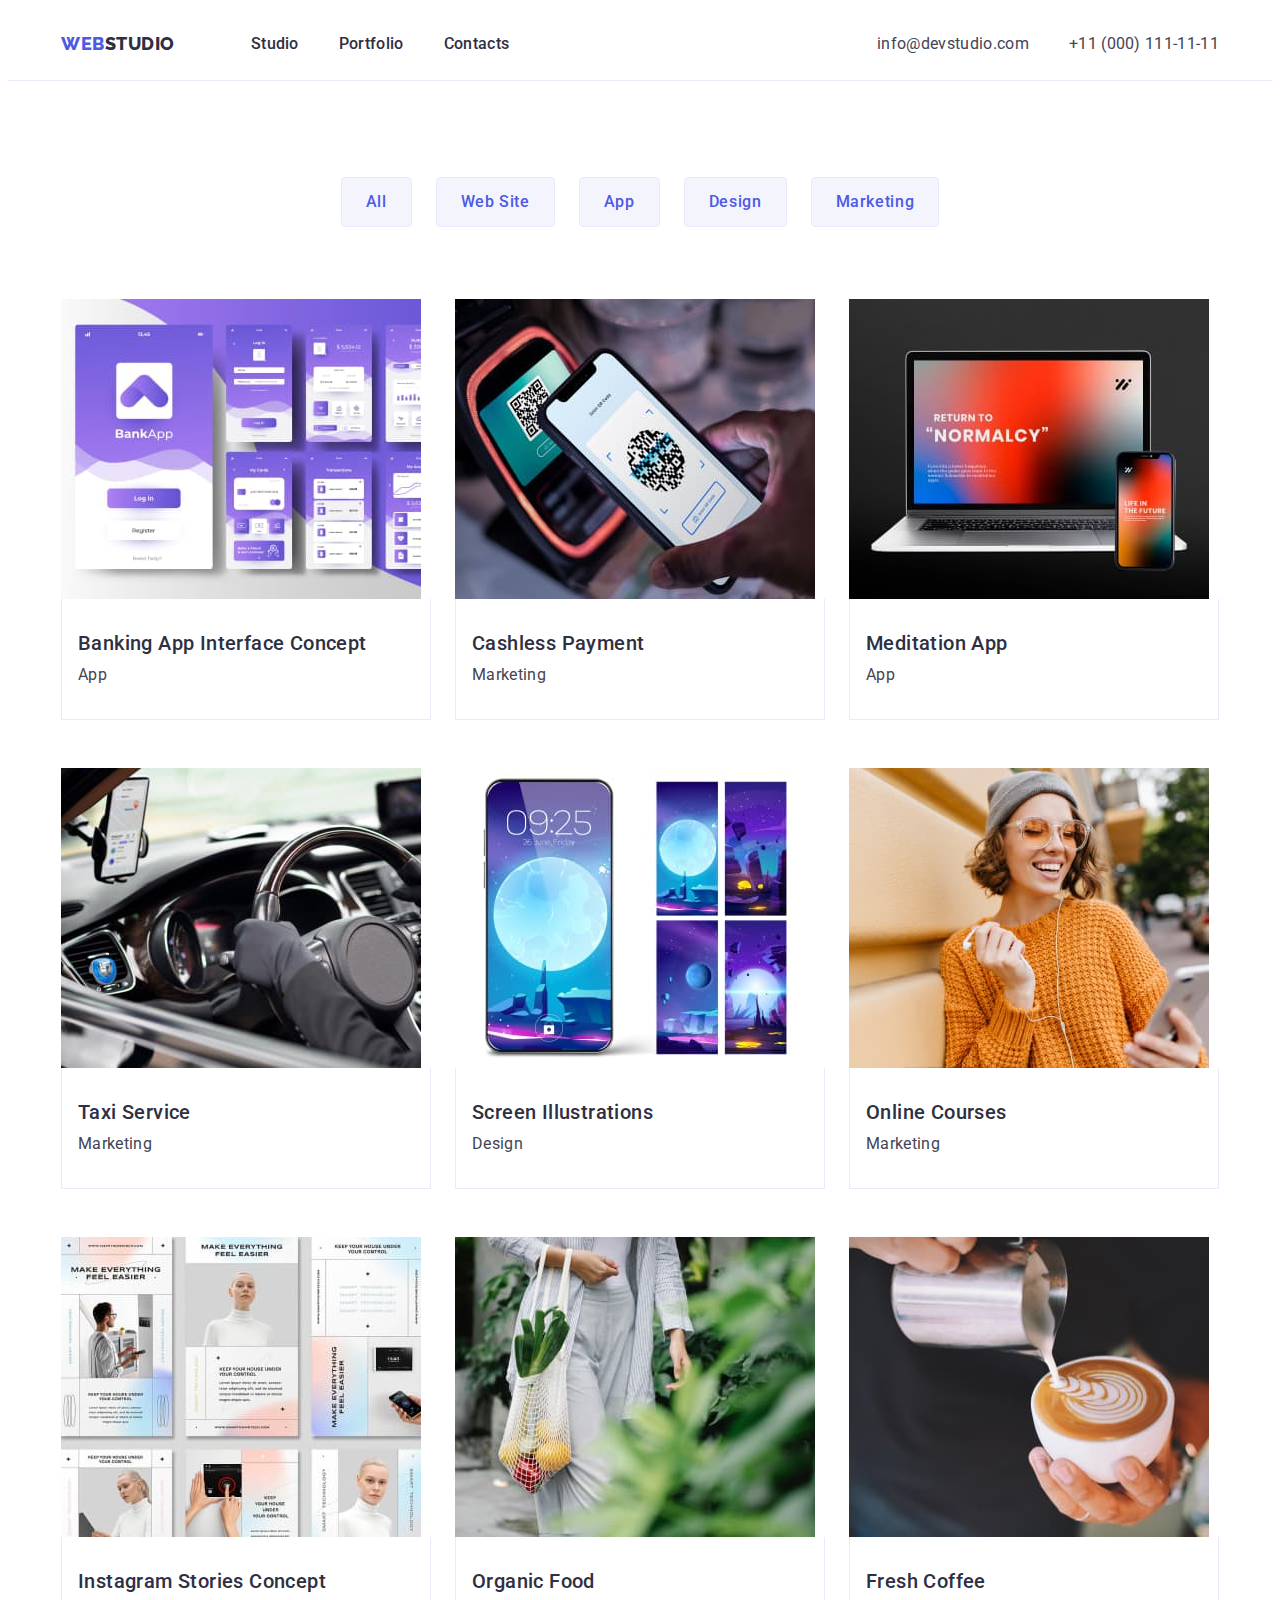
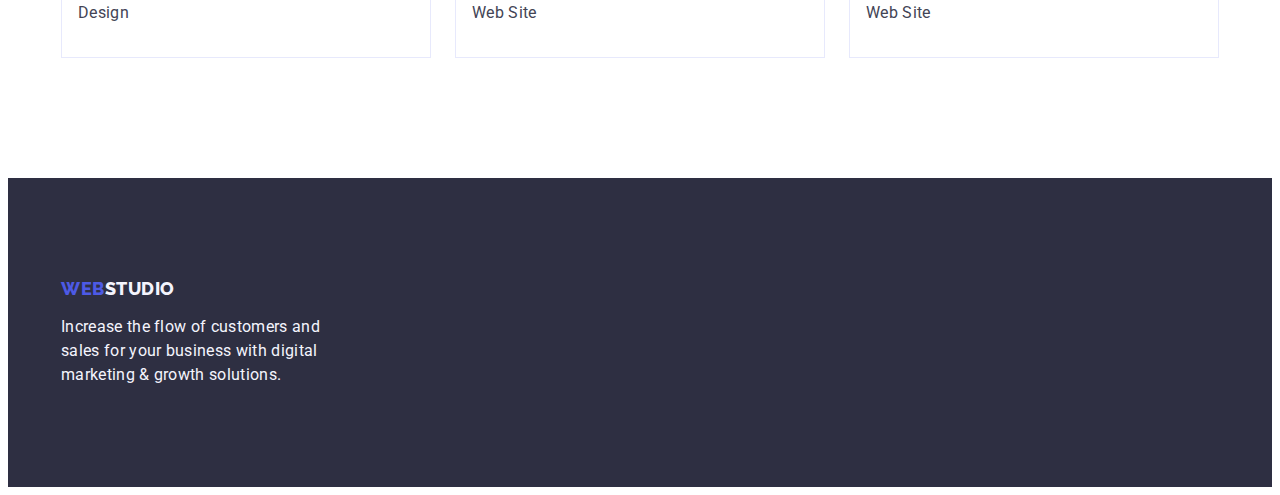
==== portfolio.html @ 95cfc3bb "Initial commit" ====
<!DOCTYPE html>
<html lang="en">
  <head>
    <meta charset="UTF-8" />
    <meta name="viewport" content="width=device-width, initial-scale=1.0" />
    <title>Document</title>
    <link rel="preconnect" href="https://fonts.googleapis.com">
<link rel="preconnect" href="https://fonts.gstatic.com" crossorigin>
<link href="https://fonts.googleapis.com/css2?family=Raleway:wght@800&family=Roboto:wght@400;500;700&display=swap" rel="stylesheet">
<link rel="stylesheet" href="https://cdnjs.cloudflare.com/ajax/libs/modern-normalize/2.0.0/modern-normalize.min.css" integrity="sha512-4xo8blKMVCiXpTaLzQSLSw3KFOVPWhm/TRtuPVc4WG6kUgjH6J03IBuG7JZPkcWMxJ5huwaBpOpnwYElP/m6wg==" crossorigin="anonymous" referrerpolicy="no-referrer" />    
<link href="./css/styles.css" rel="stylesheet" />
  </head>
  <body>
    <header class="header">
      <div class="container header-container">
      <nav class="nav">
        <a href="./portfolio.html" class="web link"
          >Web<span class="studio">Studio</span></a
        >
        <ul class="list studio_list">
          <li>
            <a href="./index.html" class="astudio link">Studio</a>
          </li>
          <li>
            <a href="./portfolio.html" class="astudio link">Portfolio</a>
          </li>
          <li><a href="" class="astudio link">Contacts</a></li>
        </ul>
      </nav>
      <address class="address">
        <ul class="list address_list">
          <li class="address_list_item">
            <a href="mailto:info@devstudio.com" class="icontact link"
              >info@devstudio.com</a
            >
          </li>
          <li>
            <a href="tel:+110001111111" class="icontact link"
              >+11 (000) 111-11-11</a
            >
          </li>
        </ul>
      </address>
    </div>
    </header>
    <main>
      <section class="catalog">
        <div class="container">
        <h1 class="head-navigation visually-hidden">Navigation</h1>
        <ul class="list button_list">
          <li class="button_list_item"><button type="button" class="button">All</button></li>
          <li>
            <button type="button" class="button">Web Site</button>
          </li>
          <li><button type="button" class="button">App</button></li>
          <li><button type="button" class="button">Design</button></li>
          <li>
            <button type="button" class="button">Marketing</button>
          </li>
        </ul>
        <ul class="list card_set">
          <li class="card">
            <a href="" class="link">
              <img
                src="./images/img8.jpg"
                alt="Banking App Interface"
                width="360"
                height="300"
                
              />
              <div class="card-container">
              <h2 class="banking_app">Banking App Interface Concept</h2>
              <p class="app">App</p>
            </div>
            </a>
          </li>
          <li class="card">
            <a href="" class="link">
              <img
                src="./images/img9.jpg"
                alt="Cashless payment"
                width="360"
                height="300"
                
              />
            <div class="card-container">
              <h2 class="banking_app">Cashless Payment</h2>
              <p class="app">Marketing</p>
            </div>
            </a>
          </li>
          <li class="card">
            <a href="" class="link">
              <img
                src="./images/img10.jpg"
                alt="Meditation app"
                width="360"
                height="300"
                
              />
              <div class="card-container">
              <h2 class="banking_app">Meditation App</h2>
              <p class="app">App</p>
            </div>
            </a>
          </li>
          <li class="card">
            <a href="" class="link">
              <img
                src="./images/img11.jpg"
                alt="Car and driver"
                width="360"
                height="300"
                
              />
              <div class="card-container">
              <h2 class="banking_app">Taxi Service</h2>
              <p class="app">Marketing</p>
            </div>
            </a>
          </li>
          <li class="card">
            <a href="" class="link">
              <img
                src="./images/img12.jpg"
                alt="Smartphone"
                width="360"
                height="300"
                
              />
              <div class="card-container">
              <h2 class="banking_app">Screen Illustrations</h2>
              <p class="app">Design</p>
            </div>
            </a>
          </li>
          <li class="card">
            <a href="" class="link">
              <img
                src="./images/img13.jpg"
                alt="Woman with smartphone"
                width="360"
                height="300"
                
              />
              <div class="card-container">
              <h2 class="banking_app">Online Courses</h2>
              <p class="app">Marketing</p>
            </div>
            </a>
          </li>
          <li class="card">
            <a href="" class="link">
              <img
                src="./images/img14.jpg"
                alt="Instagram stories"
                width="360"
                height="300"
                
              />
              <div class="card-container">
              <h2 class="banking_app">Instagram Stories Concept</h2>
              <p class="app">Design</p>
            </div>
            </a>
          </li>
          <li class="card">
            <a href="" class="link">
              <img
                src="./images/img15.jpg"
                alt="Woman with bag"
                width="360"
                height="300"
                
              />
              <div class="card-container">
              <h2 class="banking_app">Organic Food</h2>
              <p class="app">Web Site</p>
            </div>
            </a>
          </li>
          <li class="card">
            <a href="" class="link">
              <img
                src="./images/img16.jpg"
                alt="Coffee and milk"
                width="360"
                height="300"
                
              />
              <div class="card-container">
              <h2 class="banking_app">Fresh Coffee</h2>
              <p class="app">Web Site</p>
            </div>
            </a>
          </li>
        </ul>
      </div>
      </section>
    </main>
    <footer class="pfooter">
      <div class="container">
      <a href="./index.html" class="logo link"
        >Web<span class="studio_i">Studio</span></a
      >

      <p class="i_footer_p">
        Increase the flow of customers and sales for your business with digital
        marketing & growth solutions.
      </p>
    </div>
    </footer>
  </body>
</html>
---- css/styles.css ----
:root{--primary-color:#4d5ae5;;
    --button-background-color:#F4F4FD;
    --title-color:#2e2f42;
    --section-color:#434455;
    --white-color:#FFFFFF;
    --focushover-color:#404bbf;
--button-color:#e7e9fc;}
    
    ::after, ::before{box-sizing: border-box}
    
    
    body{font-family: "Roboto", sans-serif; color:#434455; background-color: var(--white-color)}
    
    .web{font-family: "Raleway", sans-serif; font-weight: 800; font-size: 18px; line-height: 1.17; letter-spacing: 0.03em; text-transform: uppercase; color: var(--primary-color); margin-right: 76px;}
    
    .link{text-decoration: none;}
    
    .studio {color: var(--title-color); }
    
    .list{list-style: none}
    
    .astudio{font-weight: 500; font-size: 16px; line-height: 1.5; letter-spacing: 0.02em; color: var(--title-color); padding: 24px 0; display:block;}
    
    .astudio:focus{color: var(--focushover-color);}
    
    .astudio:hover{color: var(--focushover-color)}
    
    .footerweb2{text-decoration: none}
    
    .mailandtel{color: var(--section-color); font-family: "Roboto"; font-size: 16px; font-weight: 400; font-style: normal}
    
    .hero{background-color: var(--title-color); padding: 188px 0;}
    
    .container{
        width: 1158px ;
        margin-left: auto ;
        margin-right: auto ;
        padding-left: 15px ;
        padding-right: 15px ;
    }
    
 
    
    .hero-title{line-height: 1.07; text-align: center; letter-spacing: 0.02em; color: var(--white-color); font-size: 56px; max-width: 496px; margin: 0px auto; margin-bottom:48px;}
    
    .hero-button{background-color: var(--primary-color); color:var(--white-color); cursor: pointer; font-family: Roboto, sans-serif; font-weight: 500; font-size: 16px; line-height: 1.5; letter-spacing: 0.04em; display:block; min-width: 169px; height: 56px; border:none; border-radius:4px; margin-left :auto; margin-right: auto;}
    
    .pluses{padding: 120px 0;}
    
    .service:focus{background-color: var(--focushover-color);}
    
    .service:hover{background-color: var(--focushover-color)}
    
    .strategy{color:var(--title-color); font-weight: 500; font-size: 20px; line-height: 1.2; letter-spacing: 0.02em; margin:0; padding:0; margin-bottom: 8px;}
    
    .problem{color: var(--section-color);  font-size: 16px; line-height: 1.5; letter-spacing: 0.02em; margin:0; padding:0;}
    
    .responsibilities_title{font-size: 36px; line-height: 1.11; text-align: center; letter-spacing: 0.02em; text-transform: capitalize; color: var(--title-color); margin:0 auto; margin-bottom: 72px; padding:0;}
    
    .responsibilities{padding-bottom: 120px}
    
    .team{background-color: var(--button-background-color); padding: 120px 0;}
    
    .item{background-color:var(--white-color)}
    
    .name{font-weight: 500; font-size: 20px; line-height: 1.2; letter-spacing: 0.02em; color: var(--title-color); margin:0; padding:0; text-align: center; margin-bottom: 8px;}
    
    .position{color:var(--section-color); font-size: 16px; line-height: 1.5; letter-spacing: 0.02em; text-align:center;}
    
    .studio_i{color: var(--button-background-color)}
    
    .i_footer_p{line-height: 1.5; color: var(--button-background-color); letter-spacing: 0.02em; margin:0; padding:0; width:264px; }
    
    .button{font-family: "Roboto", sans-serif; font-weight: 500; font-size: 16px; line-height: 1.5; letter-spacing: 0.04em; cursor: pointer;color: var(--primary-color);background-color: var(--button-background-color); padding: 12px 24px;border: 1px solid var(--button-color);border-radius: 4px;}
    
    .button:focus{color: var(--white-color); background-color: var(--focushover-color); border: 1px solid transparent}
    
    .button:hover{color:var(--white-color); background-color: var(--focushover-color); border: 1px solid transparent}
    
    .icontact{font-size: 16px; line-height: 1.5; letter-spacing: 0.02em; color: var(--section-color); padding: 24px 0;}
    
    .icontact:hover{color: var(--focushover-color)}
    
    .icontact:focus{color: var(--focushover-color)}
    
    .banking_app{font-weight: 500; font-size: 20px; line-height: 1.2; letter-spacing: 0.02em; color:var(--title-color); margin-bottom: 8px}
    
    .app{font-size: 16px; line-height: 1.5; letter-spacing: 0.02em;color:var(--section-color); }
    
    .pfooter{background-color: var(--title-color); padding: 100px 0 }
    
    .logo{font-family: "Raleway", sans-serif; font-weight: 800; font-size: 18px; line-height: 1.17; letter-spacing: 0.03em; text-transform: uppercase;color: var(--primary-color); display:inline-block; margin-bottom:16px; }
    
    .address{font-style:normal; margin-left:auto;}
    
    h1,h2,h3,h4,h5,h6,p{margin:0}
    
    ul,ol{list-style:none;
    padding-left:0;
    margin:0}
    
    a{text-decoration:none;
    color: inherit}
    
    
    img{display:block;
    max-width: 100%;
    height: auto}
    
    .visually-hidden {position: absolute;
        width: 1px;
        height: 1px;
        margin: -1px;
        border: 0;
        padding: 0;
        white-space: nowrap;
        clip-path: inset(100%);
        clip: rect(0 0 0 0);
        overflow: hidden;}
    
        .pluses_list{display:flex; gap:24px}
    
        .pluses_list_item{flex-basis: calc((100% - 72px) / 4)}
    
        .studio_list{display: flex; gap: 40px;}
    
        .nav{display:flex; align-items: center;}
    
    .address_list{display:flex; gap: 40px;}
    
    .address_list_item{flex-basis: calc((100% - 40px) / 2)}
    
    .header-container{display:flex; align-items: center;}
    
    .header{border-bottom: 1px solid #e7e9fc}
    
    .button_list{display:flex; gap:24px; justify-content: center; margin-bottom: 72px}
    
    .catalog{padding-top: 96px; padding-bottom:120px}
    
    .card_set{display: flex; flex-wrap: wrap; gap: 24px; row-gap:48px}

    .card{width: calc((100% - 48px) / 3);}
    
    .responsibilities_list{display:flex; gap: 24px;}
    
    .responsibilities_list_item{flex-basis: calc((100% - 24px * 2) / 3)}
    
    .team_list{display:flex; gap: 24px}
    
    .team_list_item{flex-basis: calc((100% - 24px * 3) /4); border-radius: 0px 0px 4px 4px;}

    .name_position{padding: 32px 0;}

    .card-container{padding: 32px 16px; border: 1px solid #e7e9fc; border-top: none;}
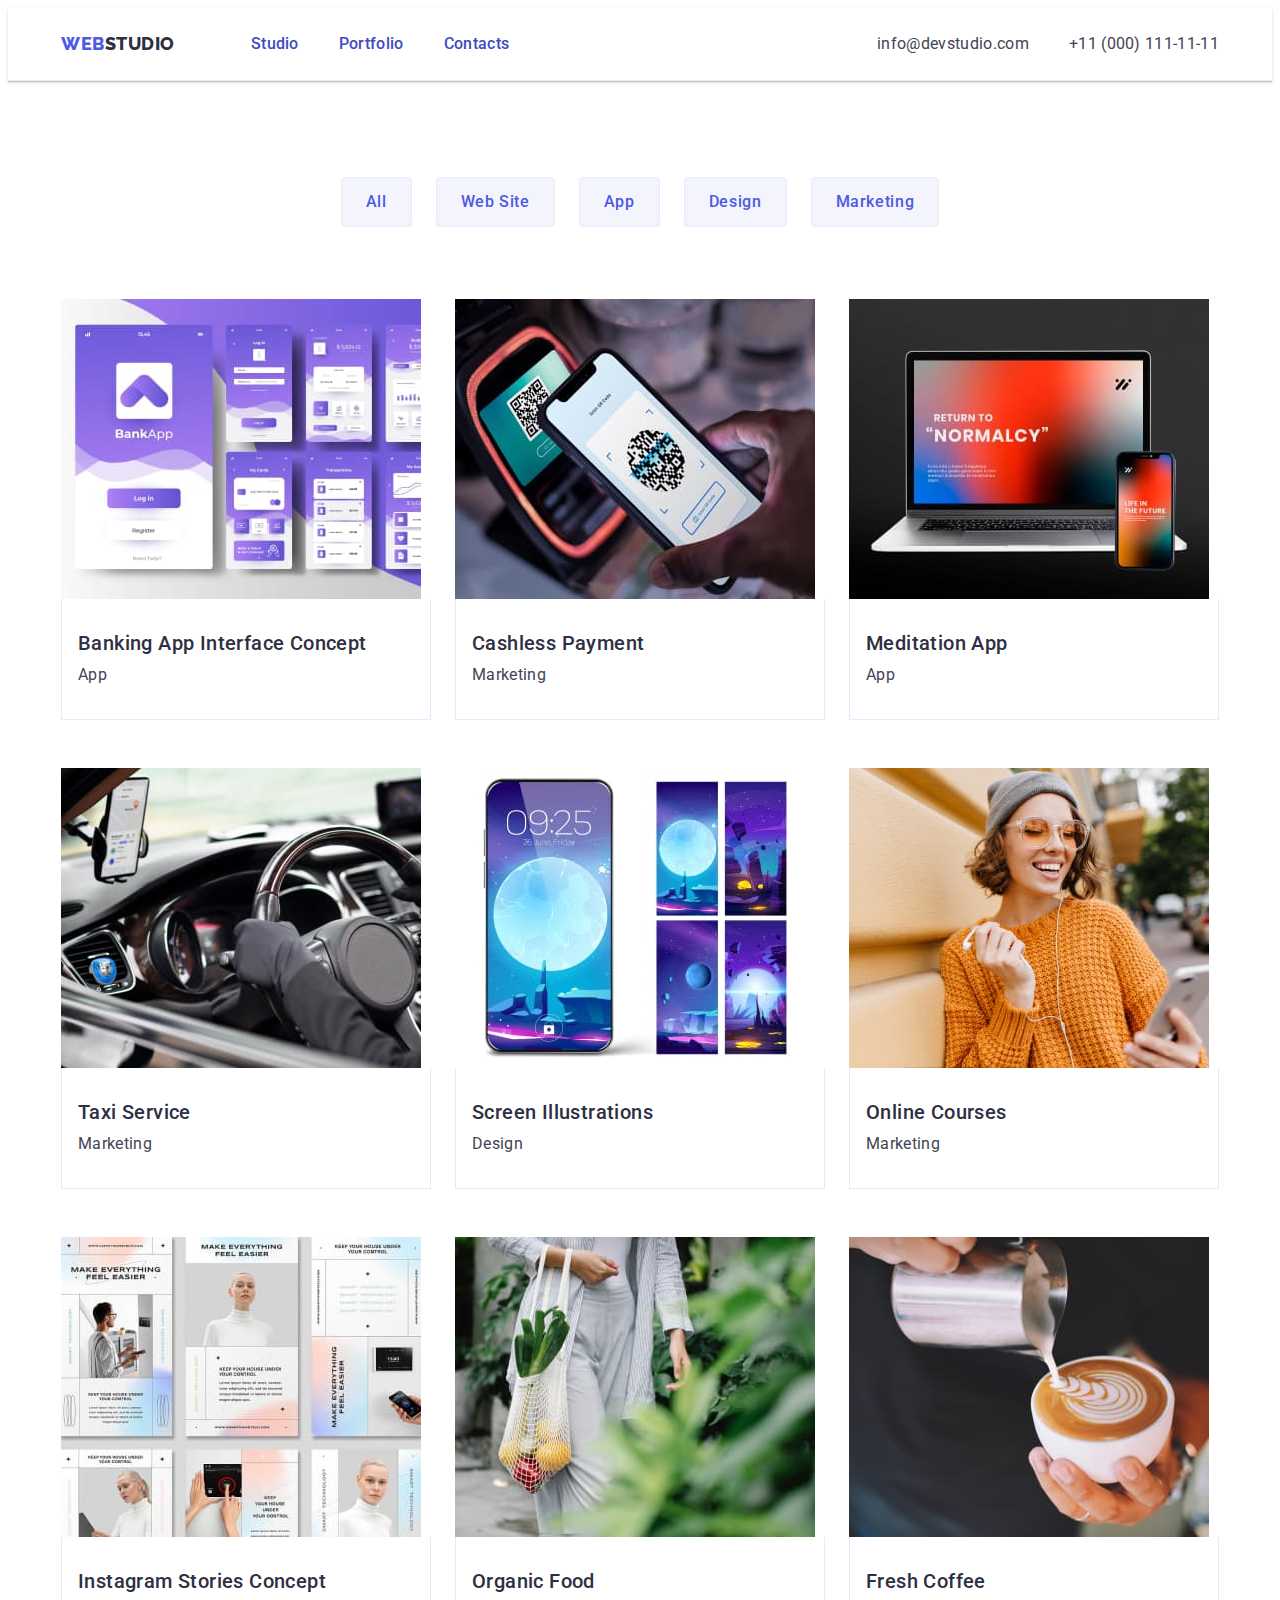
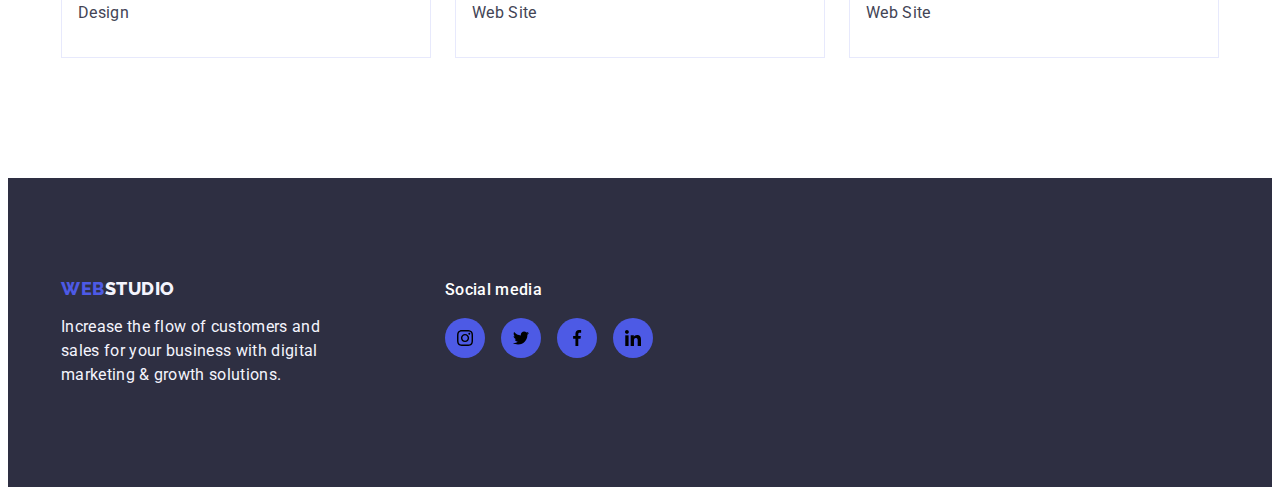
==== commit 4b5e8dae: "2" ====
--- a/portfolio.html
+++ b/portfolio.html
@@ -199,16 +199,50 @@
       </section>
     </main>
     <footer class="pfooter">
-      <div class="container">
-      <a href="./index.html" class="logo link"
-        >Web<span class="studio_i">Studio</span></a
-      >
-
-      <p class="i_footer_p">
-        Increase the flow of customers and sales for your business with digital
-        marketing & growth solutions.
-      </p>
-    </div>
+      <div class="container footer_container">
+        <div class="logo_container">
+          <a href="./index.html" class="logo link"
+            >Web<span class="studio_i">Studio</span></a
+          >
+          <p class="i_footer_p">
+            Increase the flow of customers and sales for your business with
+            digital marketing & growth solutions.
+          </p>
+        </div>
+        <div>
+          <p class="footer_paragraph">Social media</p>
+          <ul class="footer_list">
+            <li class="footer_list_item">
+              <a class="footer_list_link">
+              <svg class="" width="16" height="16">
+                <use href="./images/icons.svg#icon-instagram-2-1"></use>
+              </svg>
+            </a>
+            </li>
+            <li class="footer_list_item">
+              <a class="footer_list_link">
+              <svg class="" width="16" height="16">
+                <use href="./images/icons.svg#icon-twitter-1-1"></use>
+              </svg>
+            </a>
+            </li>
+            <li class="footer_list_item">
+              <a class="footer_list_link">
+              <svg class="" width="16" height="16">
+                <use href="./images/icons.svg#icon-facebook-1"></use>
+              </svg>
+            </a>
+            </li>
+            <li class="footer_list_item">
+              <a class="footer_list_link">
+              <svg class="" width="16" height="16">
+                <use href="./images/icons.svg#icon-linkedin-1"></use>
+              </svg>
+            </a>
+            </li>
+          </ul>
+        </div>
+      </div>
     </footer>
   </body>
 </html>
--- a/css/styles.css
+++ b/css/styles.css
@@ -1,164 +1,619 @@
-:root{--primary-color:#4d5ae5;;
-    --button-background-color:#F4F4FD;
-    --title-color:#2e2f42;
-    --section-color:#434455;
-    --white-color:#FFFFFF;
-    --focushover-color:#404bbf;
---button-color:#e7e9fc;}
-    
-    ::after, ::before{box-sizing: border-box}
-    
-    
-    body{font-family: "Roboto", sans-serif; color:#434455; background-color: var(--white-color)}
-    
-    .web{font-family: "Raleway", sans-serif; font-weight: 800; font-size: 18px; line-height: 1.17; letter-spacing: 0.03em; text-transform: uppercase; color: var(--primary-color); margin-right: 76px;}
-    
-    .link{text-decoration: none;}
-    
-    .studio {color: var(--title-color); }
-    
-    .list{list-style: none}
-    
-    .astudio{font-weight: 500; font-size: 16px; line-height: 1.5; letter-spacing: 0.02em; color: var(--title-color); padding: 24px 0; display:block;}
-    
-    .astudio:focus{color: var(--focushover-color);}
-    
-    .astudio:hover{color: var(--focushover-color)}
-    
-    .footerweb2{text-decoration: none}
-    
-    .mailandtel{color: var(--section-color); font-family: "Roboto"; font-size: 16px; font-weight: 400; font-style: normal}
-    
-    .hero{background-color: var(--title-color); padding: 188px 0;}
-    
-    .container{
-        width: 1158px ;
-        margin-left: auto ;
-        margin-right: auto ;
-        padding-left: 15px ;
-        padding-right: 15px ;
-    }
-    
- 
-    
-    .hero-title{line-height: 1.07; text-align: center; letter-spacing: 0.02em; color: var(--white-color); font-size: 56px; max-width: 496px; margin: 0px auto; margin-bottom:48px;}
-    
-    .hero-button{background-color: var(--primary-color); color:var(--white-color); cursor: pointer; font-family: Roboto, sans-serif; font-weight: 500; font-size: 16px; line-height: 1.5; letter-spacing: 0.04em; display:block; min-width: 169px; height: 56px; border:none; border-radius:4px; margin-left :auto; margin-right: auto;}
-    
-    .pluses{padding: 120px 0;}
-    
-    .service:focus{background-color: var(--focushover-color);}
-    
-    .service:hover{background-color: var(--focushover-color)}
-    
-    .strategy{color:var(--title-color); font-weight: 500; font-size: 20px; line-height: 1.2; letter-spacing: 0.02em; margin:0; padding:0; margin-bottom: 8px;}
-    
-    .problem{color: var(--section-color);  font-size: 16px; line-height: 1.5; letter-spacing: 0.02em; margin:0; padding:0;}
-    
-    .responsibilities_title{font-size: 36px; line-height: 1.11; text-align: center; letter-spacing: 0.02em; text-transform: capitalize; color: var(--title-color); margin:0 auto; margin-bottom: 72px; padding:0;}
-    
-    .responsibilities{padding-bottom: 120px}
-    
-    .team{background-color: var(--button-background-color); padding: 120px 0;}
-    
-    .item{background-color:var(--white-color)}
-    
-    .name{font-weight: 500; font-size: 20px; line-height: 1.2; letter-spacing: 0.02em; color: var(--title-color); margin:0; padding:0; text-align: center; margin-bottom: 8px;}
-    
-    .position{color:var(--section-color); font-size: 16px; line-height: 1.5; letter-spacing: 0.02em; text-align:center;}
-    
-    .studio_i{color: var(--button-background-color)}
-    
-    .i_footer_p{line-height: 1.5; color: var(--button-background-color); letter-spacing: 0.02em; margin:0; padding:0; width:264px; }
-    
-    .button{font-family: "Roboto", sans-serif; font-weight: 500; font-size: 16px; line-height: 1.5; letter-spacing: 0.04em; cursor: pointer;color: var(--primary-color);background-color: var(--button-background-color); padding: 12px 24px;border: 1px solid var(--button-color);border-radius: 4px;}
-    
-    .button:focus{color: var(--white-color); background-color: var(--focushover-color); border: 1px solid transparent}
-    
-    .button:hover{color:var(--white-color); background-color: var(--focushover-color); border: 1px solid transparent}
-    
-    .icontact{font-size: 16px; line-height: 1.5; letter-spacing: 0.02em; color: var(--section-color); padding: 24px 0;}
-    
-    .icontact:hover{color: var(--focushover-color)}
-    
-    .icontact:focus{color: var(--focushover-color)}
-    
-    .banking_app{font-weight: 500; font-size: 20px; line-height: 1.2; letter-spacing: 0.02em; color:var(--title-color); margin-bottom: 8px}
-    
-    .app{font-size: 16px; line-height: 1.5; letter-spacing: 0.02em;color:var(--section-color); }
-    
-    .pfooter{background-color: var(--title-color); padding: 100px 0 }
-    
-    .logo{font-family: "Raleway", sans-serif; font-weight: 800; font-size: 18px; line-height: 1.17; letter-spacing: 0.03em; text-transform: uppercase;color: var(--primary-color); display:inline-block; margin-bottom:16px; }
-    
-    .address{font-style:normal; margin-left:auto;}
-    
-    h1,h2,h3,h4,h5,h6,p{margin:0}
-    
-    ul,ol{list-style:none;
-    padding-left:0;
-    margin:0}
-    
-    a{text-decoration:none;
-    color: inherit}
-    
-    
-    img{display:block;
-    max-width: 100%;
-    height: auto}
-    
-    .visually-hidden {position: absolute;
-        width: 1px;
-        height: 1px;
-        margin: -1px;
-        border: 0;
-        padding: 0;
-        white-space: nowrap;
-        clip-path: inset(100%);
-        clip: rect(0 0 0 0);
-        overflow: hidden;}
-    
-        .pluses_list{display:flex; gap:24px}
-    
-        .pluses_list_item{flex-basis: calc((100% - 72px) / 4)}
-    
-        .studio_list{display: flex; gap: 40px;}
-    
-        .nav{display:flex; align-items: center;}
-    
-    .address_list{display:flex; gap: 40px;}
-    
-    .address_list_item{flex-basis: calc((100% - 40px) / 2)}
-    
-    .header-container{display:flex; align-items: center;}
-    
-    .header{border-bottom: 1px solid #e7e9fc}
-    
-    .button_list{display:flex; gap:24px; justify-content: center; margin-bottom: 72px}
-    
-    .catalog{padding-top: 96px; padding-bottom:120px}
-    
-    .card_set{display: flex; flex-wrap: wrap; gap: 24px; row-gap:48px}
-
-    .card{width: calc((100% - 48px) / 3);}
-    
-    .responsibilities_list{display:flex; gap: 24px;}
-    
-    .responsibilities_list_item{flex-basis: calc((100% - 24px * 2) / 3)}
-    
-    .team_list{display:flex; gap: 24px}
-    
-    .team_list_item{flex-basis: calc((100% - 24px * 3) /4); border-radius: 0px 0px 4px 4px;}
-
-    .name_position{padding: 32px 0;}
-
-    .card-container{padding: 32px 16px; border: 1px solid #e7e9fc; border-top: none;}
-    
-    
-    
-    
-    
-    
-    
-    
-    +:root {
+  --primary-color: #4d5ae5;
+  --button-background-color: #f4f4fd;
+  --title-color: #2e2f42;
+  --section-color: #434455;
+  --white-color: #ffffff;
+  --focushover-color: #404bbf;
+  --button-color: #e7e9fc;
+  --dairy: #fcfcfc;
+  --customers_link-color: #8e8f99;
+  --footer_link_color: #31d0aa;
+}
+
+::after,
+::before {
+  box-sizing: border-box;
+}
+
+body {
+  font-family: "Roboto", sans-serif;
+  color: #434455;
+  background-color: var(--white-color);
+}
+
+.web {
+  font-family: "Raleway", sans-serif;
+  font-weight: 800;
+  font-size: 18px;
+  line-height: 1.17;
+  letter-spacing: 0.03em;
+  text-transform: uppercase;
+  color: var(--primary-color);
+  margin-right: 76px;
+}
+
+.link {
+  text-decoration: none; display:block;
+}
+
+.link:hover{box-shadow: 0px 1px 6px rgba(46, 47, 66, 0.08), 0px 1px 1px rgba(46, 47, 66, 0.16), 0px 2px 1px rgba(46, 47, 66, 0.08);}
+
+.link:focus{box-shadow: 0px 1px 6px rgba(46, 47, 66, 0.08), 0px 1px 1px rgba(46, 47, 66, 0.16), 0px 2px 1px rgba(46, 47, 66, 0.08);}
+
+.studio {
+  color: var(--title-color);
+}
+
+.list {
+  list-style: none;
+}
+
+.astudio {
+  font-weight: 500;
+  font-size: 16px;
+  line-height: 1.5;
+  letter-spacing: 0.02em;
+  color: var(--title-color);
+  padding: 24px 0;
+  display: block;
+  position: relative;
+  color: var(--focushover-color);
+  color: 250ms cubic-bezier(0.4, 0, 0.2, 1);
+  color: 250ms cubic-bezier(0.4, 0, 0.2, 1);
+}
+
+.astudio::after {
+  content: "";
+  position: absolute;
+  left: 0;
+  bottom: -1px;
+  height: 4px;
+  background-color: var(--focushover-color);
+  border-radius: 2px;
+}
+
+.astudio:focus {
+  color: var(--focushover-color);
+}
+
+.astudio:hover {
+  color: var(--focushover-color);
+}
+
+.footerweb2 {
+  text-decoration: none;
+}
+
+.mailandtel {
+  color: var(--section-color);
+  font-family: "Roboto";
+  font-size: 16px;
+  font-weight: 400;
+  font-style: normal;
+}
+
+.hero {
+  background-color: var(--title-color);
+  background-image: linear-gradient(
+      rgba(46, 47, 66, 0.7),
+      rgba(46, 47, 66, 0.7)
+    ),
+    url(../images/hero/hero_bg.jpg);
+  background-repeat: no-repeat;
+  background-position: center;
+  max-width: 1440px;
+  height: 600px;
+  margin: 0 auto;
+  padding: 188px 0;
+  background-size: cover;
+}
+
+.container {
+  width: 1158px;
+  margin-left: auto;
+  margin-right: auto;
+  padding-left: 15px;
+  padding-right: 15px;
+}
+
+.hero-title {
+  line-height: 1.07;
+  text-align: center;
+  letter-spacing: 0.02em;
+  color: var(--white-color);
+  font-size: 56px;
+  max-width: 496px;
+  margin: 0px auto;
+  margin-bottom: 48px;
+}
+
+.hero-button {
+  background-color: var(--primary-color);
+  color: var(--white-color);
+  cursor: pointer;
+  font-family: Roboto, sans-serif;
+  font-weight: 500;
+  font-size: 16px;
+  line-height: 1.5;
+  letter-spacing: 0.04em;
+  display: block;
+  min-width: 169px;
+  height: 56px;
+  border: none;
+  border-radius: 4px;
+  margin-left: auto;
+  margin-right: auto;
+}
+
+.pluses {
+  padding: 120px 0;
+}
+
+.service:focus {
+  background-color: var(--focushover-color);
+}
+
+.service:hover {
+  background-color: var(--focushover-color);
+}
+
+.strategy {
+  color: var(--title-color);
+  font-weight: 500;
+  font-size: 20px;
+  line-height: 1.2;
+  letter-spacing: 0.02em;
+  margin: 0;
+  padding: 0;
+  margin-bottom: 8px;
+}
+
+.problem {
+  color: var(--section-color);
+  font-size: 16px;
+  line-height: 1.5;
+  letter-spacing: 0.02em;
+  margin: 0;
+  padding: 0;
+}
+
+.responsibilities_title {
+  font-size: 36px;
+  line-height: 1.11;
+  text-align: center;
+  letter-spacing: 0.02em;
+  text-transform: capitalize;
+  color: var(--title-color);
+  margin: 0 auto;
+  margin-bottom: 72px;
+  padding: 0;
+}
+
+.responsibilities {
+  padding-bottom: 120px;
+}
+
+.team {
+  background-color: var(--button-background-color);
+  padding: 120px 0;
+}
+
+.customers {
+  padding: 120px 0;
+}
+
+.customers_title {
+  font-size: 36px;
+  line-height: 1.11;
+  text-align: center;
+  letter-spacing: 0.02em;
+  text-transform: capitalize;
+  color: var(--title-color);
+  margin-bottom: 72px;
+}
+
+.item {
+  background-color: var(--white-color);
+  box-shadow: 0px 2px 1px 0px rgba(46, 47, 66, 0.08),
+    0px 1px 1px 0px rgba(46, 47, 66, 0.16),
+    0px 1px 6px 0px rgba(46, 47, 66, 0.08);
+}
+
+.name {
+  font-weight: 500;
+  font-size: 20px;
+  line-height: 1.2;
+  letter-spacing: 0.02em;
+  color: var(--title-color);
+  margin: 0;
+  padding: 0;
+  text-align: center;
+  margin-bottom: 8px;
+}
+
+.position {
+  color: var(--section-color);
+  font-size: 16px;
+  line-height: 1.5;
+  letter-spacing: 0.02em;
+  text-align: center;
+}
+
+.studio_i {
+  color: var(--button-background-color);
+}
+
+.i_footer_p {
+  line-height: 1.5;
+  color: var(--button-background-color);
+  letter-spacing: 0.02em;
+  margin: 0;
+  padding: 0;
+  width: 264px;
+}
+
+.button {
+  font-family: "Roboto", sans-serif;
+  font-weight: 500;
+  font-size: 16px;
+  line-height: 1.5;
+  letter-spacing: 0.04em;
+  cursor: pointer;
+  color: var(--primary-color);
+  background-color: var(--button-background-color);
+  padding: 12px 24px;
+  border: 1px solid var(--button-color);
+  border-radius: 4px;
+}
+
+.button:focus {
+  color: var(--white-color);
+  background-color: var(--focushover-color);
+  border: 1px solid transparent;
+  box-shadow: 0px 3px 1px rgba(0, 0, 0, 0.1), 0px 2px 1px rgba(0, 0, 0, 0.08),
+    0px 2px 2px rgba(0, 0, 0, 0.12);
+}
+
+.button:hover {
+  color: var(--white-color);
+  background-color: var(--focushover-color);
+  border: 1px solid transparent;
+  box-shadow: 0px 3px 1px rgba(0, 0, 0, 0.1), 0px 2px 1px rgba(0, 0, 0, 0.08),
+    0px 2px 2px rgba(0, 0, 0, 0.12);
+}
+
+.icontact {
+  font-size: 16px;
+  line-height: 1.5;
+  letter-spacing: 0.02em;
+  color: var(--section-color);
+  padding: 24px 0;
+}
+
+.icontact:hover {
+  color: var(--focushover-color);
+}
+
+.icontact:focus {
+  color: var(--focushover-color);
+}
+
+.banking_app {
+  font-weight: 500;
+  font-size: 20px;
+  line-height: 1.2;
+  letter-spacing: 0.02em;
+  color: var(--title-color);
+  margin-bottom: 8px;
+}
+
+.app {
+  font-size: 16px;
+  line-height: 1.5;
+  letter-spacing: 0.02em;
+  color: var(--section-color);
+}
+
+.pfooter {
+  background-color: var(--title-color);
+  padding: 100px 0;
+}
+
+.logo {
+  font-family: "Raleway", sans-serif;
+  font-weight: 800;
+  font-size: 18px;
+  line-height: 1.17;
+  letter-spacing: 0.03em;
+  text-transform: uppercase;
+  color: var(--primary-color);
+  display: inline-block;
+  margin-bottom: 16px;
+}
+
+.address {
+  font-style: normal;
+  margin-left: auto;
+}
+
+h1,
+h2,
+h3,
+h4,
+h5,
+h6,
+p {
+  margin: 0;
+}
+
+ul,
+ol {
+  list-style: none;
+  padding-left: 0;
+  margin: 0;
+}
+
+a {
+  text-decoration: none;
+  color: inherit;
+}
+
+img {
+  display: block;
+  max-width: 100%;
+  height: auto;
+}
+
+.visually-hidden {
+  position: absolute;
+  width: 1px;
+  height: 1px;
+  margin: -1px;
+  border: 0;
+  padding: 0;
+  white-space: nowrap;
+  clip-path: inset(100%);
+  clip: rect(0 0 0 0);
+  overflow: hidden;
+}
+
+.pluses_list {
+  display: flex;
+  gap: 24px;
+}
+
+.pluses_list_item {
+  flex-basis: calc((100% - 72px) / 4);
+}
+
+.studio_list {
+  display: flex;
+  gap: 40px;
+}
+
+.nav {
+  display: flex;
+  align-items: center;
+}
+
+.address_list {
+  display: flex;
+  gap: 40px;
+}
+
+.address_list_item {
+  flex-basis: calc((100% - 40px) / 2);
+}
+
+.header-container {
+  display: flex;
+  align-items: center;
+}
+
+.header {
+  border-bottom: 1px solid #e7e9fc;
+  box-shadow: 0px 2px 1px rgba(46, 47, 66, 0.08),
+    0px 1px 1px rgba(46, 47, 66, 0.16), 0px 1px 6px rgba(46, 47, 66, 0.08);
+}
+
+.button_list {
+  display: flex;
+  gap: 24px;
+  justify-content: center;
+  margin-bottom: 72px;
+}
+
+.catalog {
+  padding-top: 96px;
+  padding-bottom: 120px;
+}
+
+.card_set {
+  display: flex;
+  flex-wrap: wrap;
+  gap: 24px;
+  row-gap: 48px;
+}
+
+.card {
+  width: calc((100% - 48px) / 3);
+}
+
+.card:hover {
+}
+
+.responsibilities_list {
+  display: flex;
+  gap: 24px;
+}
+
+.responsibilities_list_item {
+  flex-basis: calc((100% - 24px * 2) / 3);
+}
+
+.team_list {
+  display: flex;
+  gap: 24px;
+}
+
+.team_list_item {
+  flex-basis: calc((100% - 24px * 3) / 4);
+  border-radius: 0px 0px 4px 4px;
+}
+
+.name_position {
+  padding: 32px 0;
+}
+
+.card-container {
+  padding: 32px 16px;
+  border: 1px solid #e7e9fc;
+  border-top: none;
+}
+
+.pluses_list_item_container {
+  width: 264px;
+  height: 112px;
+  display: flex;
+  align-items: center;
+  justify-content: center;
+  background-color: var(--button-background-color);
+  margin-bottom: 8px;
+  border-radius: 4px;
+}
+
+.team_list_item_container {
+  width: 232px;
+  height: 40px;
+  display: flex;
+  align-items: center;
+  justify-content: center;
+  gap: 24px;
+  margin-bottom: 32px;
+}
+
+.customers_title_container {
+  width: 1128px;
+  height: 88px;
+  gap: 24px;
+  padding-top: 72px;
+  padding-bottom: 120px;
+  display: inline-flex;
+  align-items: flex-start;
+}
+
+.footer_icons_container {
+}
+
+.footer_container {
+  display: flex;
+}
+
+.backdrop {
+  position: fixed;
+  top: 0;
+  left: 0;
+  width: 100%;
+  height: 100%;
+  background-color: rgba(46, 47, 66, 0.4);
+}
+
+.modal {
+  width: 408px;
+  height: 584px;
+  border-radius: 4px;
+  background-color: var(--dairy);
+  box-shadow: 0px 2px 1px 0px rgba(0, 0, 0, 0.2),
+    0px 1px 3px 0px rgba(0, 0, 0, 0.12), 0px 1px 1px 0px rgba(0, 0, 0, 0.14);
+  position: absolute;
+  top: 50%;
+  left: 50%;
+  transform: translateX(-50%) translateY(-50%);
+}
+
+.modal-btn {
+  background-color: transparent;
+  border: none;
+  padding: 0;
+}
+
+.social_networks_list {
+  display: flex;
+  justify-content: center;
+  gap: 24px;
+}
+
+.social_networks_item {
+  width: 40px;
+  height: 40px;
+}
+
+.social_networks_link {
+  width: 100%;
+  height: 100%;
+  background-color: var(--primary-color);
+  border-radius: 50%;
+  display: flex;
+  align-items: center;
+  justify-content: center;
+}
+
+.social_networks_link:hover {
+  background-color: var(--focushover-color);
+}
+
+.social_networks_link:focus {
+  background-color: var(--focushover-color);
+}
+
+.team_list_icon {
+  fill: var(--button-background-color);
+}
+
+.customers_list {
+  display: flex;
+  gap: 24px;
+}
+
+.customers_list_item {
+  width: calc((100% - 120px) / 6);
+  height: 88px;
+}
+
+.customers_list_link {
+  width: 100%;
+  height: 100%;
+  border: 1px solid #8e8f99;
+  border-radius: 4px;
+  display: flex;
+  align-items: center;
+  justify-content: center;
+  color: var(--customers_link-color);
+}
+
+.customers_list_link:hover {
+  border-color: var(--focushover-color);
+  color: var(--focushover-color);
+}
+
+.customers_list_link:focus {
+  border-color: var(--focushover-color);
+  color: var(--focushover-color);
+}
+
+.footer_container{display:flex; align-items: baseline;}
+
+.logo_container{margin-right: 120px;}
+
+.footer_paragraph{font-weight: 500; font-size:16px; line-height: 1.5; letter-spacing: 0.02em; color: var(--white-color); margin-bottom: 16px;}
+
+.footer_list{display:flex; gap:16px; }
+
+.footer_list_item{width: 40px; height: 40px;}
+
+.footer_list_link{width: 100%; height: 100%; background-color: var(--primary-color); border-radius: 50%; display:flex; align-items: center; justify-content:center;}
+
+.footer_list_link:hover{background-color: var(--footer_link_color)}
+
+.footer_list_link:focus{background-color: var(--footer_link_color);}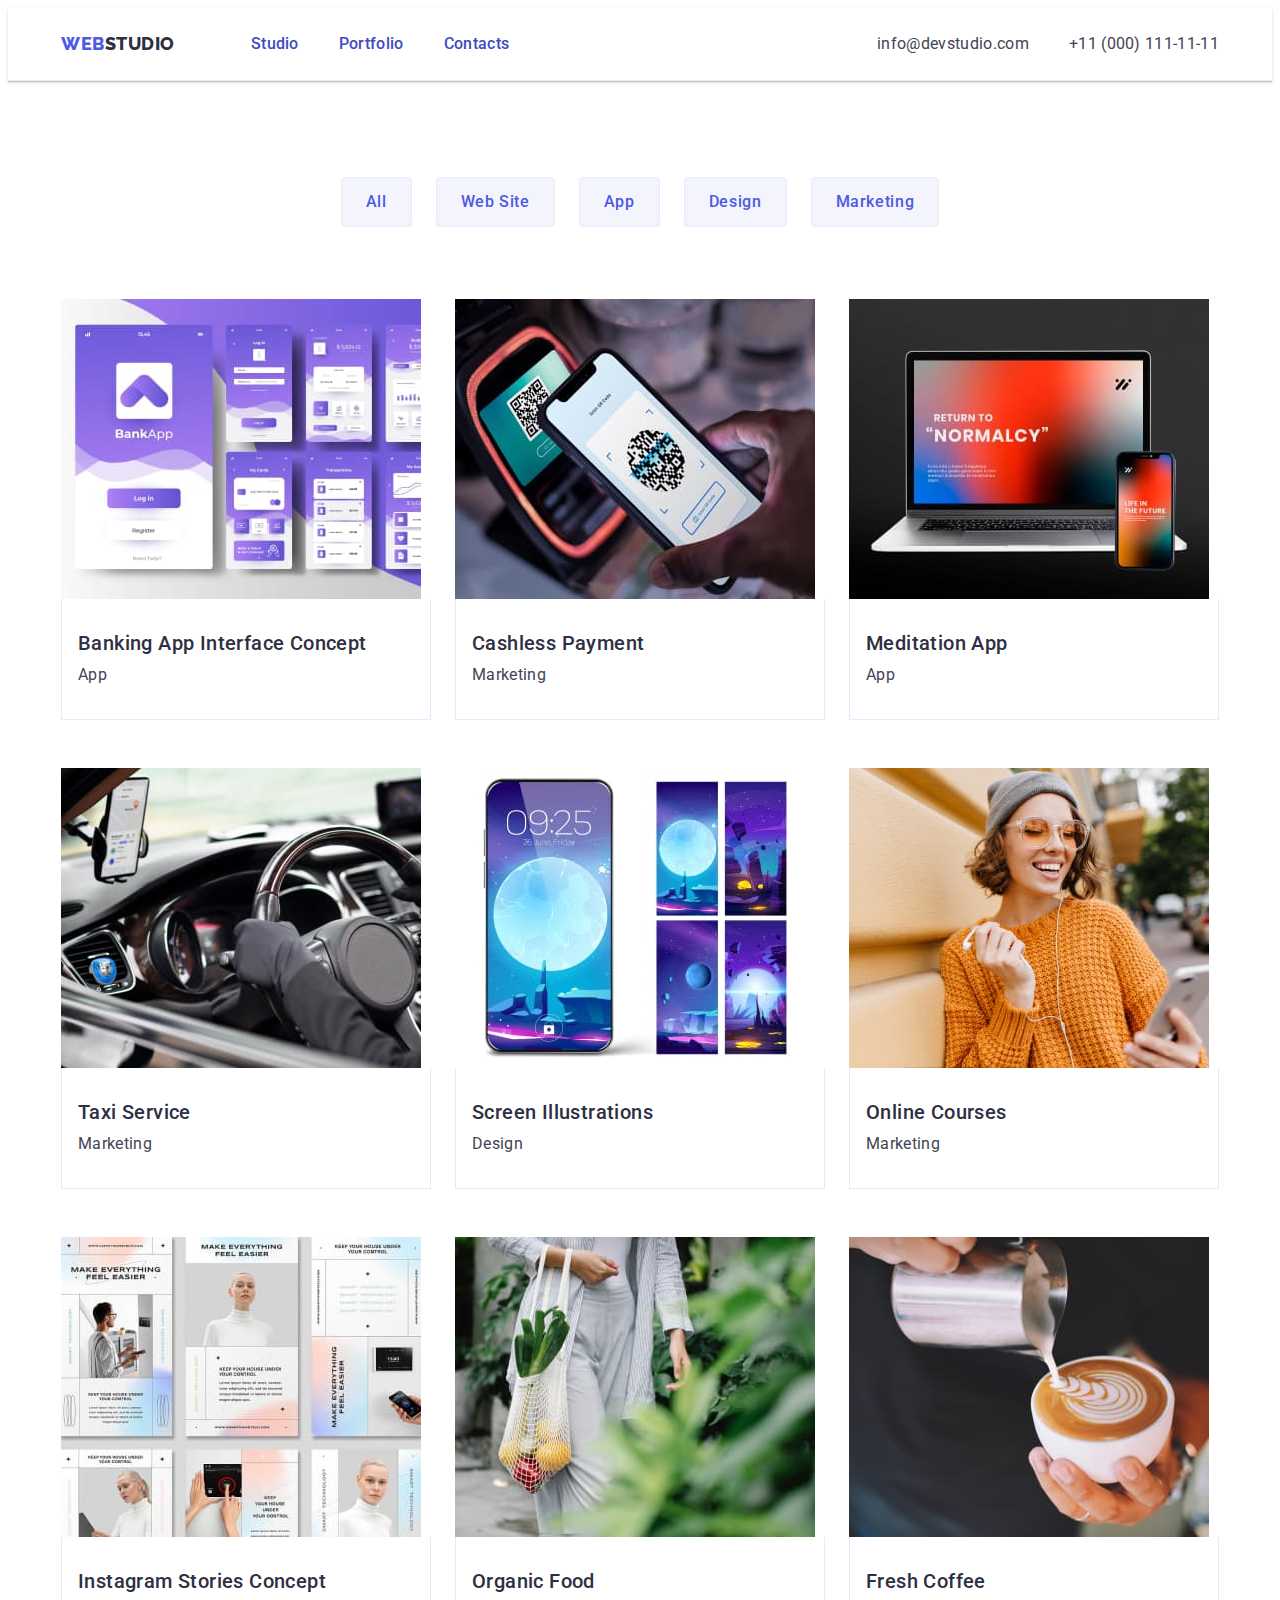
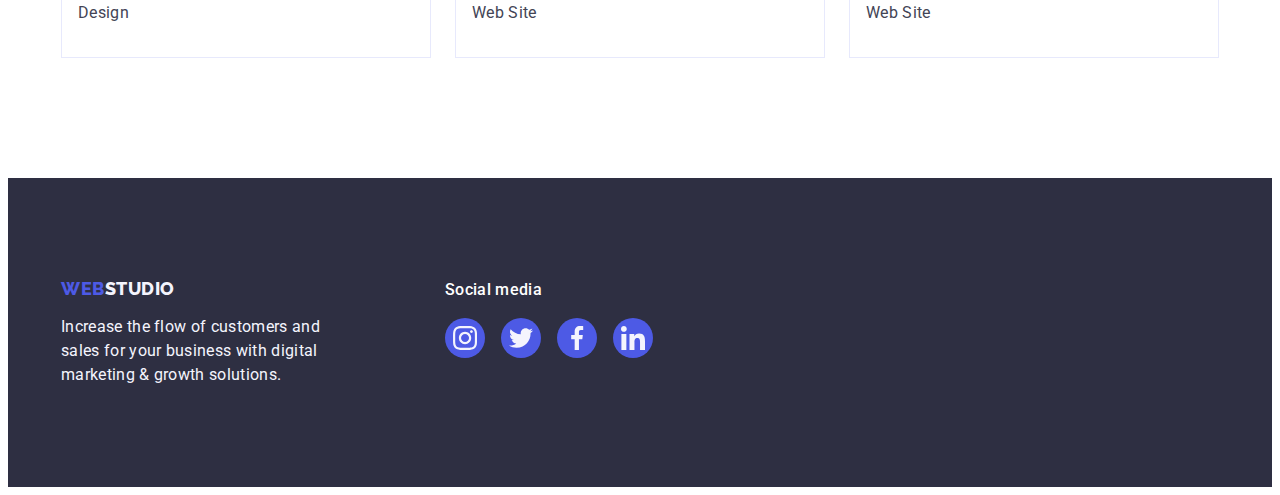
==== commit a9db12c1: "4" ====
--- a/portfolio.html
+++ b/portfolio.html
@@ -61,13 +61,17 @@
         <ul class="list card_set">
           <li class="card">
             <a href="" class="link">
+              <div class="window_container">
               <img
                 src="./images/img8.jpg"
                 alt="Banking App Interface"
                 width="360"
                 height="300"
-                
-              />
+              
+                
+              />
+              <p class="window_paragraph"> 14 Stylish and User-Friendly App Design Concepts · Task Manager App · Calorie Tracker App · Exotic Fruit Ecommerce App · Cloud Storage App</p>
+            </div>
               <div class="card-container">
               <h2 class="banking_app">Banking App Interface Concept</h2>
               <p class="app">App</p>
@@ -76,6 +80,7 @@
           </li>
           <li class="card">
             <a href="" class="link">
+              <div class="window_container">
               <img
                 src="./images/img9.jpg"
                 alt="Cashless payment"
@@ -83,6 +88,8 @@
                 height="300"
                 
               />
+              <p class="window_paragraph"> 14 Stylish and User-Friendly App Design Concepts · Task Manager App · Calorie Tracker App · Exotic Fruit Ecommerce App · Cloud Storage App</p>
+            </div>
             <div class="card-container">
               <h2 class="banking_app">Cashless Payment</h2>
               <p class="app">Marketing</p>
@@ -91,6 +98,7 @@
           </li>
           <li class="card">
             <a href="" class="link">
+              <div class="window_container">
               <img
                 src="./images/img10.jpg"
                 alt="Meditation app"
@@ -98,6 +106,8 @@
                 height="300"
                 
               />
+              <p class="window_paragraph"> 14 Stylish and User-Friendly App Design Concepts · Task Manager App · Calorie Tracker App · Exotic Fruit Ecommerce App · Cloud Storage App</p>
+            </div>
               <div class="card-container">
               <h2 class="banking_app">Meditation App</h2>
               <p class="app">App</p>
@@ -106,6 +116,7 @@
           </li>
           <li class="card">
             <a href="" class="link">
+              <div class="window_container">
               <img
                 src="./images/img11.jpg"
                 alt="Car and driver"
@@ -113,6 +124,8 @@
                 height="300"
                 
               />
+              <p class="window_paragraph"> 14 Stylish and User-Friendly App Design Concepts · Task Manager App · Calorie Tracker App · Exotic Fruit Ecommerce App · Cloud Storage App</p>
+            </div>
               <div class="card-container">
               <h2 class="banking_app">Taxi Service</h2>
               <p class="app">Marketing</p>
@@ -121,6 +134,7 @@
           </li>
           <li class="card">
             <a href="" class="link">
+              <div class="window_container">
               <img
                 src="./images/img12.jpg"
                 alt="Smartphone"
@@ -128,6 +142,8 @@
                 height="300"
                 
               />
+              <p class="window_paragraph"> 14 Stylish and User-Friendly App Design Concepts · Task Manager App · Calorie Tracker App · Exotic Fruit Ecommerce App · Cloud Storage App</p>
+            </div>
               <div class="card-container">
               <h2 class="banking_app">Screen Illustrations</h2>
               <p class="app">Design</p>
@@ -136,6 +152,7 @@
           </li>
           <li class="card">
             <a href="" class="link">
+              <div class="window_container">
               <img
                 src="./images/img13.jpg"
                 alt="Woman with smartphone"
@@ -143,6 +160,8 @@
                 height="300"
                 
               />
+              <p class="window_paragraph"> 14 Stylish and User-Friendly App Design Concepts · Task Manager App · Calorie Tracker App · Exotic Fruit Ecommerce App · Cloud Storage App</p>
+            </div>
               <div class="card-container">
               <h2 class="banking_app">Online Courses</h2>
               <p class="app">Marketing</p>
@@ -151,6 +170,7 @@
           </li>
           <li class="card">
             <a href="" class="link">
+              <div class="window_container">
               <img
                 src="./images/img14.jpg"
                 alt="Instagram stories"
@@ -158,6 +178,8 @@
                 height="300"
                 
               />
+              <p class="window_paragraph"> 14 Stylish and User-Friendly App Design Concepts · Task Manager App · Calorie Tracker App · Exotic Fruit Ecommerce App · Cloud Storage App</p>
+            </div>
               <div class="card-container">
               <h2 class="banking_app">Instagram Stories Concept</h2>
               <p class="app">Design</p>
@@ -166,6 +188,7 @@
           </li>
           <li class="card">
             <a href="" class="link">
+              <div class="window_container">
               <img
                 src="./images/img15.jpg"
                 alt="Woman with bag"
@@ -173,6 +196,8 @@
                 height="300"
                 
               />
+              <p class="window_paragraph"> 14 Stylish and User-Friendly App Design Concepts · Task Manager App · Calorie Tracker App · Exotic Fruit Ecommerce App · Cloud Storage App</p>
+            </div>
               <div class="card-container">
               <h2 class="banking_app">Organic Food</h2>
               <p class="app">Web Site</p>
@@ -181,6 +206,7 @@
           </li>
           <li class="card">
             <a href="" class="link">
+              <div class="window_container">
               <img
                 src="./images/img16.jpg"
                 alt="Coffee and milk"
@@ -188,6 +214,8 @@
                 height="300"
                 
               />
+              <p class="window_paragraph"> 14 Stylish and User-Friendly App Design Concepts · Task Manager App · Calorie Tracker App · Exotic Fruit Ecommerce App · Cloud Storage App</p>
+            </div>
               <div class="card-container">
               <h2 class="banking_app">Fresh Coffee</h2>
               <p class="app">Web Site</p>
@@ -214,28 +242,28 @@
           <ul class="footer_list">
             <li class="footer_list_item">
               <a class="footer_list_link">
-              <svg class="" width="16" height="16">
+              <svg class="footer_list_icon" width="24" height="24">
                 <use href="./images/icons.svg#icon-instagram-2-1"></use>
               </svg>
             </a>
             </li>
             <li class="footer_list_item">
               <a class="footer_list_link">
-              <svg class="" width="16" height="16">
+              <svg class="footer_list_icon" width="24" height="24">
                 <use href="./images/icons.svg#icon-twitter-1-1"></use>
               </svg>
             </a>
             </li>
             <li class="footer_list_item">
               <a class="footer_list_link">
-              <svg class="" width="16" height="16">
+              <svg class="footer_list_icon" width="24" height="24">
                 <use href="./images/icons.svg#icon-facebook-1"></use>
               </svg>
             </a>
             </li>
             <li class="footer_list_item">
               <a class="footer_list_link">
-              <svg class="" width="16" height="16">
+              <svg class="footer_list_icon" width="24" height="24">
                 <use href="./images/icons.svg#icon-linkedin-1"></use>
               </svg>
             </a>
--- a/css/styles.css
+++ b/css/styles.css
@@ -34,12 +34,22 @@
 }
 
 .link {
-  text-decoration: none; display:block;
-}
-
-.link:hover{box-shadow: 0px 1px 6px rgba(46, 47, 66, 0.08), 0px 1px 1px rgba(46, 47, 66, 0.16), 0px 2px 1px rgba(46, 47, 66, 0.08);}
-
-.link:focus{box-shadow: 0px 1px 6px rgba(46, 47, 66, 0.08), 0px 1px 1px rgba(46, 47, 66, 0.16), 0px 2px 1px rgba(46, 47, 66, 0.08);}
+  text-decoration: none;
+  display: block;
+  box-shadow: 250ms cubic-bezier(0.4, 0, 0.2, 1); 
+}
+
+.link:hover {
+  box-shadow: 0px 1px 6px rgba(46, 47, 66, 0.08),
+    0px 1px 1px rgba(46, 47, 66, 0.16), 0px 2px 1px rgba(46, 47, 66, 0.08);
+    transform: translateY(0%);
+}
+
+.link:focus {
+  box-shadow: 0px 1px 6px rgba(46, 47, 66, 0.08),
+    0px 1px 1px rgba(46, 47, 66, 0.16), 0px 2px 1px rgba(46, 47, 66, 0.08);
+    transform: translateY(0%)
+}
 
 .studio {
   color: var(--title-color);
@@ -59,8 +69,8 @@
   display: block;
   position: relative;
   color: var(--focushover-color);
-  color: 250ms cubic-bezier(0.4, 0, 0.2, 1);
-  color: 250ms cubic-bezier(0.4, 0, 0.2, 1);
+  transition: color 250ms cubic-bezier(0.4, 0, 0.2, 1);
+  
 }
 
 .astudio::after {
@@ -144,6 +154,7 @@
   border-radius: 4px;
   margin-left: auto;
   margin-right: auto;
+  transition: background-color 250ms cubic-bezier(0.4, 0, 0.2, 1);
 }
 
 .pluses {
@@ -265,6 +276,7 @@
   padding: 12px 24px;
   border: 1px solid var(--button-color);
   border-radius: 4px;
+  transition:  color 250ms cubic-bezier(0.4, 0, 0.2, 1), background-color 250ms cubic-bezier(0.4, 0, 0.2, 1), border-color 250ms cubic-bezier(0.4, 0, 0.2, 1), box-shadow 250ms cubic-bezier(0.4, 0, 0.2, 1); 
 }
 
 .button:focus {
@@ -404,6 +416,7 @@
 
 .address_list_item {
   flex-basis: calc((100% - 40px) / 2);
+  transition:  color 250ms cubic-bezier(0.4, 0, 0.2, 1);
 }
 
 .header-container {
@@ -517,6 +530,7 @@
   width: 100%;
   height: 100%;
   background-color: rgba(46, 47, 66, 0.4);
+  transition: opacity 250ms cubic-bezier(0.4, 0, 0.2, 1), visibility 250ms cubic-bezier(0.4, 0, 0.2, 1);
 }
 
 .modal {
@@ -530,13 +544,43 @@
   top: 50%;
   left: 50%;
   transform: translateX(-50%) translateY(-50%);
-}
+  min-height: 584px;
+  transition: transform 250ms cubic-bezier(0.4, 0, 0.2, 1);
+}
+
+.is-hidden{opacity: 0; pointer-events: none;}
 
 .modal-btn {
   background-color: transparent;
   border: none;
   padding: 0;
-}
+  position: absolute;
+  top:24px;
+  right: 24px;
+  border-radius: 50%;
+  display:flex;
+  align-items: center;
+  justify-content:center;
+  background-color: var(--button-color);
+  border: 1px solid rgba(0, 0, 0, 0.1);
+  cursor: pointer;
+  transition: background-color 250ms cubic-bezier(0.4, 0, 0.2, 1), border 250ms cubic-bezier(0.4, 0, 0.2, 1);
+  width: 24px;
+  height: 24px;
+}
+
+.modal-btn:hover{background-color: var(--focushover-color); border: none;}
+
+.modal-btn:focus{background-color: var(--focushover-color); border: none;}
+
+.modal-button_icon{ transition: fill 250ms cubic-bezier(0.4, 0, 0.2, 1);}
+
+.modal-button_icon:focus{fill: var(--white-color)}
+
+.modal-button:hover{fill: var(--white-color)}
+
+
+
 
 .social_networks_list {
   display: flex;
@@ -557,6 +601,7 @@
   display: flex;
   align-items: center;
   justify-content: center;
+  transition: background-color 250ms cubic-bezier(0.4, 0, 0.2, 1);
 }
 
 .social_networks_link:hover {
@@ -590,6 +635,7 @@
   align-items: center;
   justify-content: center;
   color: var(--customers_link-color);
+  transition: border-color 250ms cubic-bezier(0.4, 0, 0.2, 1), color 250ms cubic-bezier(0.4, 0, 0.2, 1)
 }
 
 .customers_list_link:hover {
@@ -602,18 +648,59 @@
   color: var(--focushover-color);
 }
 
-.footer_container{display:flex; align-items: baseline;}
-
-.logo_container{margin-right: 120px;}
-
-.footer_paragraph{font-weight: 500; font-size:16px; line-height: 1.5; letter-spacing: 0.02em; color: var(--white-color); margin-bottom: 16px;}
-
-.footer_list{display:flex; gap:16px; }
-
-.footer_list_item{width: 40px; height: 40px;}
-
-.footer_list_link{width: 100%; height: 100%; background-color: var(--primary-color); border-radius: 50%; display:flex; align-items: center; justify-content:center;}
-
-.footer_list_link:hover{background-color: var(--footer_link_color)}
-
-.footer_list_link:focus{background-color: var(--footer_link_color);}+.customers_list_icon{fill: currentColor;}
+
+.footer_container {
+  display: flex;
+  align-items: baseline;
+}
+
+.logo_container {
+  margin-right: 120px;
+}
+
+.footer_paragraph {
+  font-weight: 500;
+  font-size: 16px;
+  line-height: 1.5;
+  letter-spacing: 0.02em;
+  color: var(--white-color);
+  margin-bottom: 16px;
+}
+
+.footer_list {
+  display: flex;
+  gap: 16px;
+}
+
+.footer_list_item {
+  width: 40px;
+  height: 40px;
+}
+
+.footer_list_link {
+  width: 100%;
+  height: 100%;
+  background-color: var(--primary-color);
+  border-radius: 50%;
+  display: flex;
+  align-items: center;
+  justify-content: center;
+  transition: background-color 250ms cubic-bezier(0.4, 0, 0.2, 1);
+}
+
+.footer_list_link:hover {
+  background-color: var(--footer_link_color);
+}
+
+.footer_list_link:focus {
+  background-color: var(--footer_link_color);
+}
+
+.footer_list_icon{fill: var(--button-background-color);}
+
+.is-hidden{visibility: hidden;}
+
+.window_container{position: relative; overflow: hidden; }
+
+.window_paragraph{position:absolute; top:0; font-size: 16px; line-height: 1.5; letter-spacing: 0.02em; color: var(--button-background-color); padding: 40px 32px; background-color: var(--primary-color); height:100%; width: 100%;  transform: translateY(100%);  transition: transform 250ms cubic-bezier(0.4, 0, 0.2, 1)}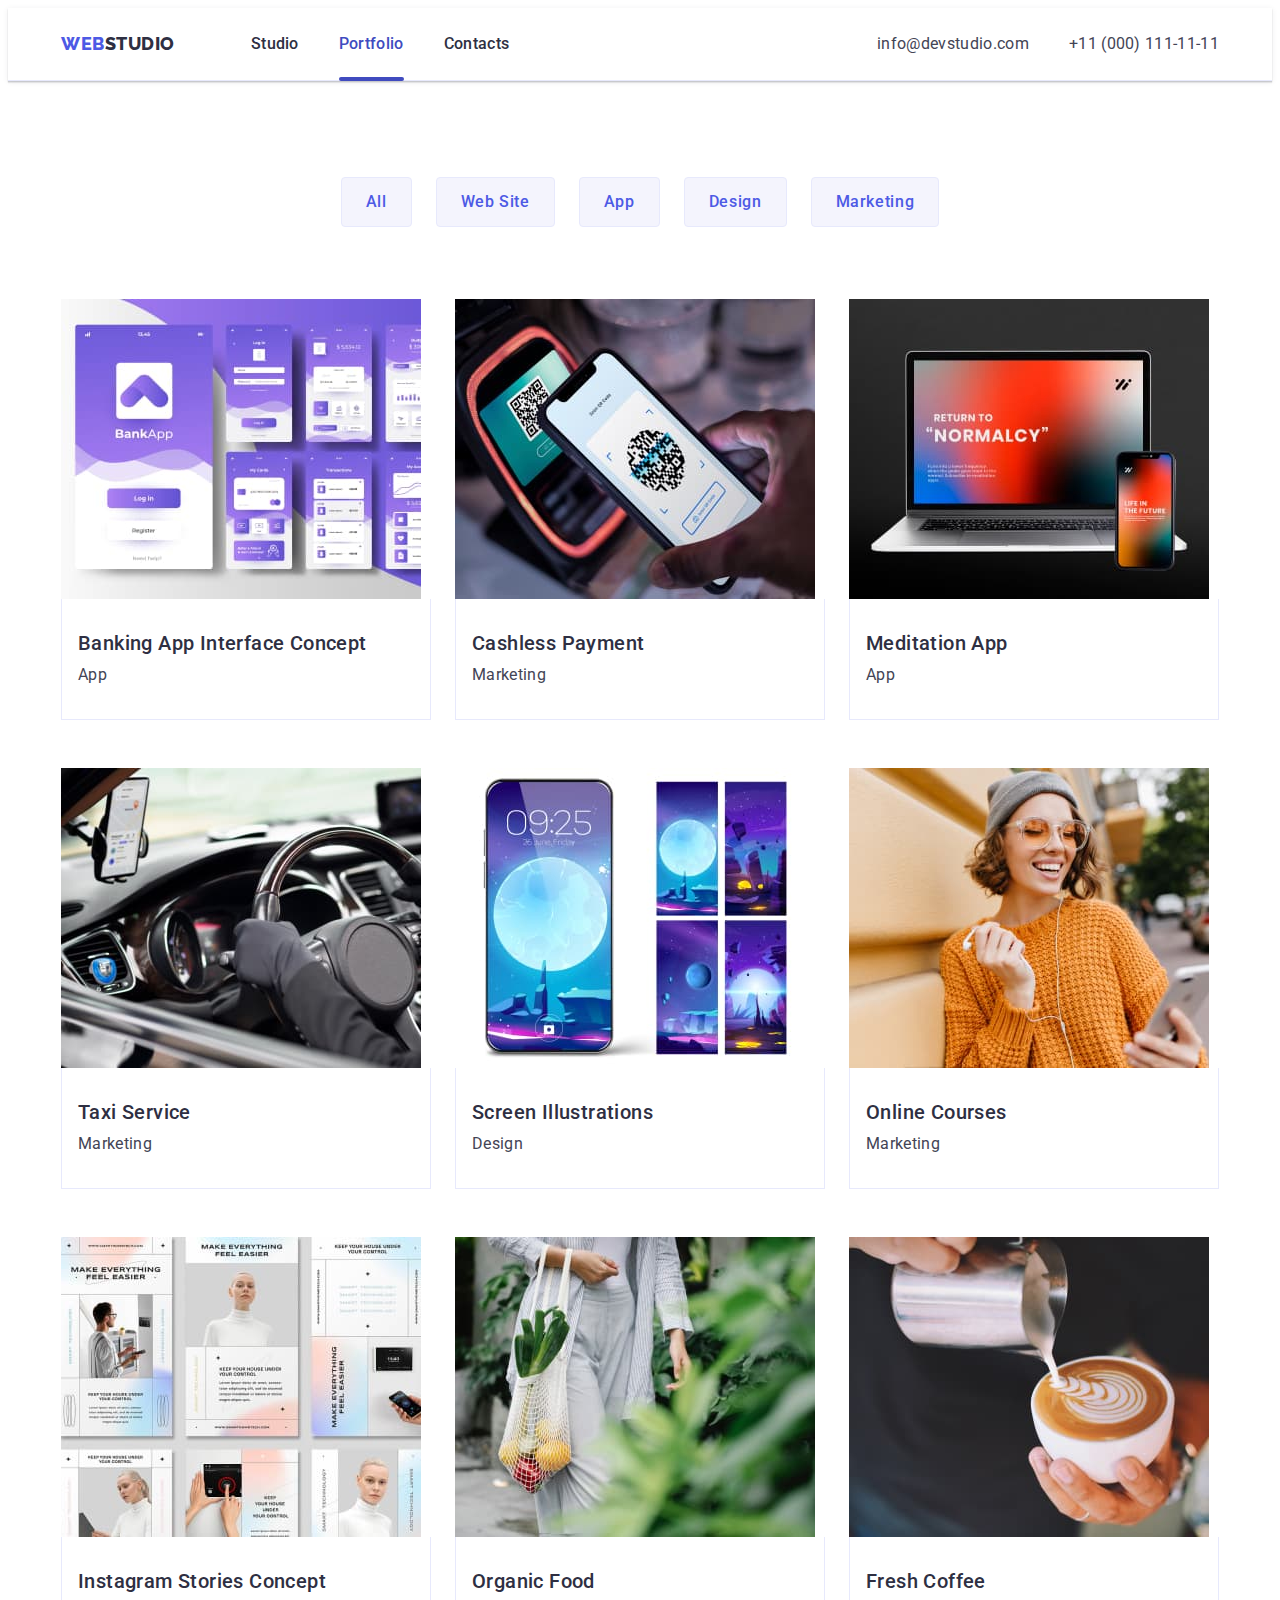
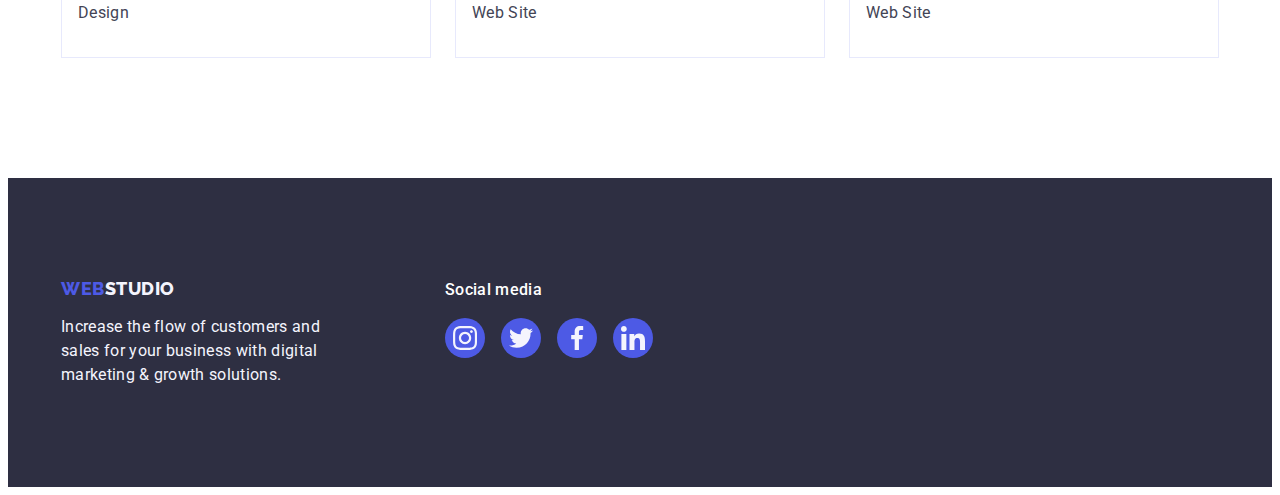
==== commit fa43546d: "5" ====
--- a/portfolio.html
+++ b/portfolio.html
@@ -22,7 +22,7 @@
             <a href="./index.html" class="astudio link">Studio</a>
           </li>
           <li>
-            <a href="./portfolio.html" class="astudio link">Portfolio</a>
+            <a href="./portfolio.html" class="astudio link current">Portfolio</a>
           </li>
           <li><a href="" class="astudio link">Contacts</a></li>
         </ul>
@@ -115,7 +115,7 @@
             </a>
           </li>
           <li class="card">
-            <a href="" class="link">
+            <a href="" class="link card_link">
               <div class="window_container">
               <img
                 src="./images/img11.jpg"
--- a/css/styles.css
+++ b/css/styles.css
@@ -36,13 +36,14 @@
 .link {
   text-decoration: none;
   display: block;
-  box-shadow: 250ms cubic-bezier(0.4, 0, 0.2, 1); 
-}
+}
+
+.card_link{box-shadow: 250ms cubic-bezier(0.4, 0, 0.2, 1); }
 
 .link:hover {
   box-shadow: 0px 1px 6px rgba(46, 47, 66, 0.08),
     0px 1px 1px rgba(46, 47, 66, 0.16), 0px 2px 1px rgba(46, 47, 66, 0.08);
-    transform: translateY(0%);
+     transform: translateY(0%);
 }
 
 .link:focus {
@@ -68,12 +69,11 @@
   padding: 24px 0;
   display: block;
   position: relative;
-  color: var(--focushover-color);
   transition: color 250ms cubic-bezier(0.4, 0, 0.2, 1);
   
 }
 
-.astudio::after {
+.astudio.current::after {
   content: "";
   position: absolute;
   left: 0;
@@ -81,6 +81,7 @@
   height: 4px;
   background-color: var(--focushover-color);
   border-radius: 2px;
+  width: 100%
 }
 
 .astudio:focus {
@@ -301,6 +302,7 @@
   letter-spacing: 0.02em;
   color: var(--section-color);
   padding: 24px 0;
+  transition:  color 250ms cubic-bezier(0.4, 0, 0.2, 1)
 }
 
 .icontact:hover {
@@ -577,7 +579,7 @@
 
 .modal-button_icon:focus{fill: var(--white-color)}
 
-.modal-button:hover{fill: var(--white-color)}
+.modal-button_icon:hover{fill: var(--white-color)}
 
 
 
@@ -586,6 +588,7 @@
   display: flex;
   justify-content: center;
   gap: 24px;
+  margin-top: 8px;
 }
 
 .social_networks_item {
@@ -703,4 +706,6 @@
 
 .window_container{position: relative; overflow: hidden; }
 
-.window_paragraph{position:absolute; top:0; font-size: 16px; line-height: 1.5; letter-spacing: 0.02em; color: var(--button-background-color); padding: 40px 32px; background-color: var(--primary-color); height:100%; width: 100%;  transform: translateY(100%);  transition: transform 250ms cubic-bezier(0.4, 0, 0.2, 1)}+.window_paragraph{position:absolute; top:0; font-size: 16px; line-height: 1.5; letter-spacing: 0.02em; color: var(--button-background-color); padding: 40px 32px; background-color: var(--primary-color); height:100%; width: 100%;  transform: translateY(100%);  transition: transform 250ms cubic-bezier(0.4, 0, 0.2, 1)}
+
+.astudio.current{color: var(--focushover-color)}